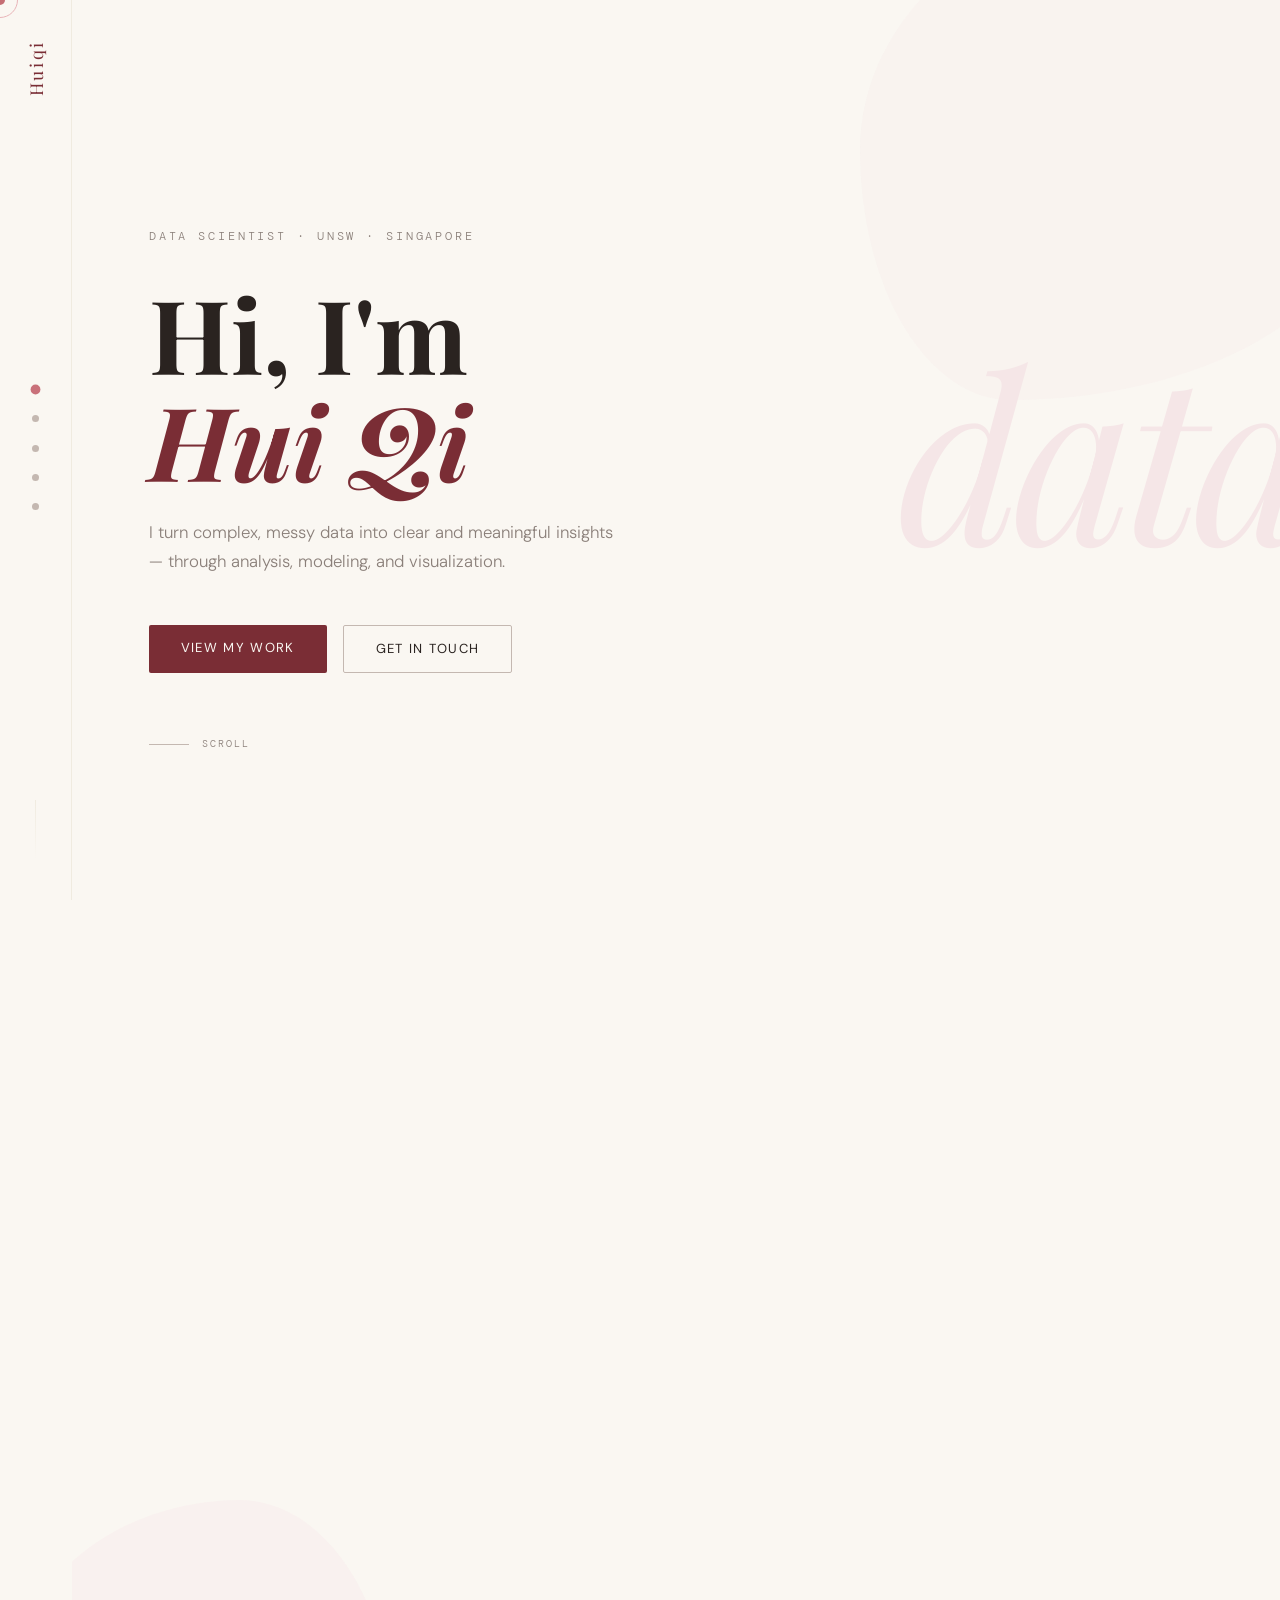
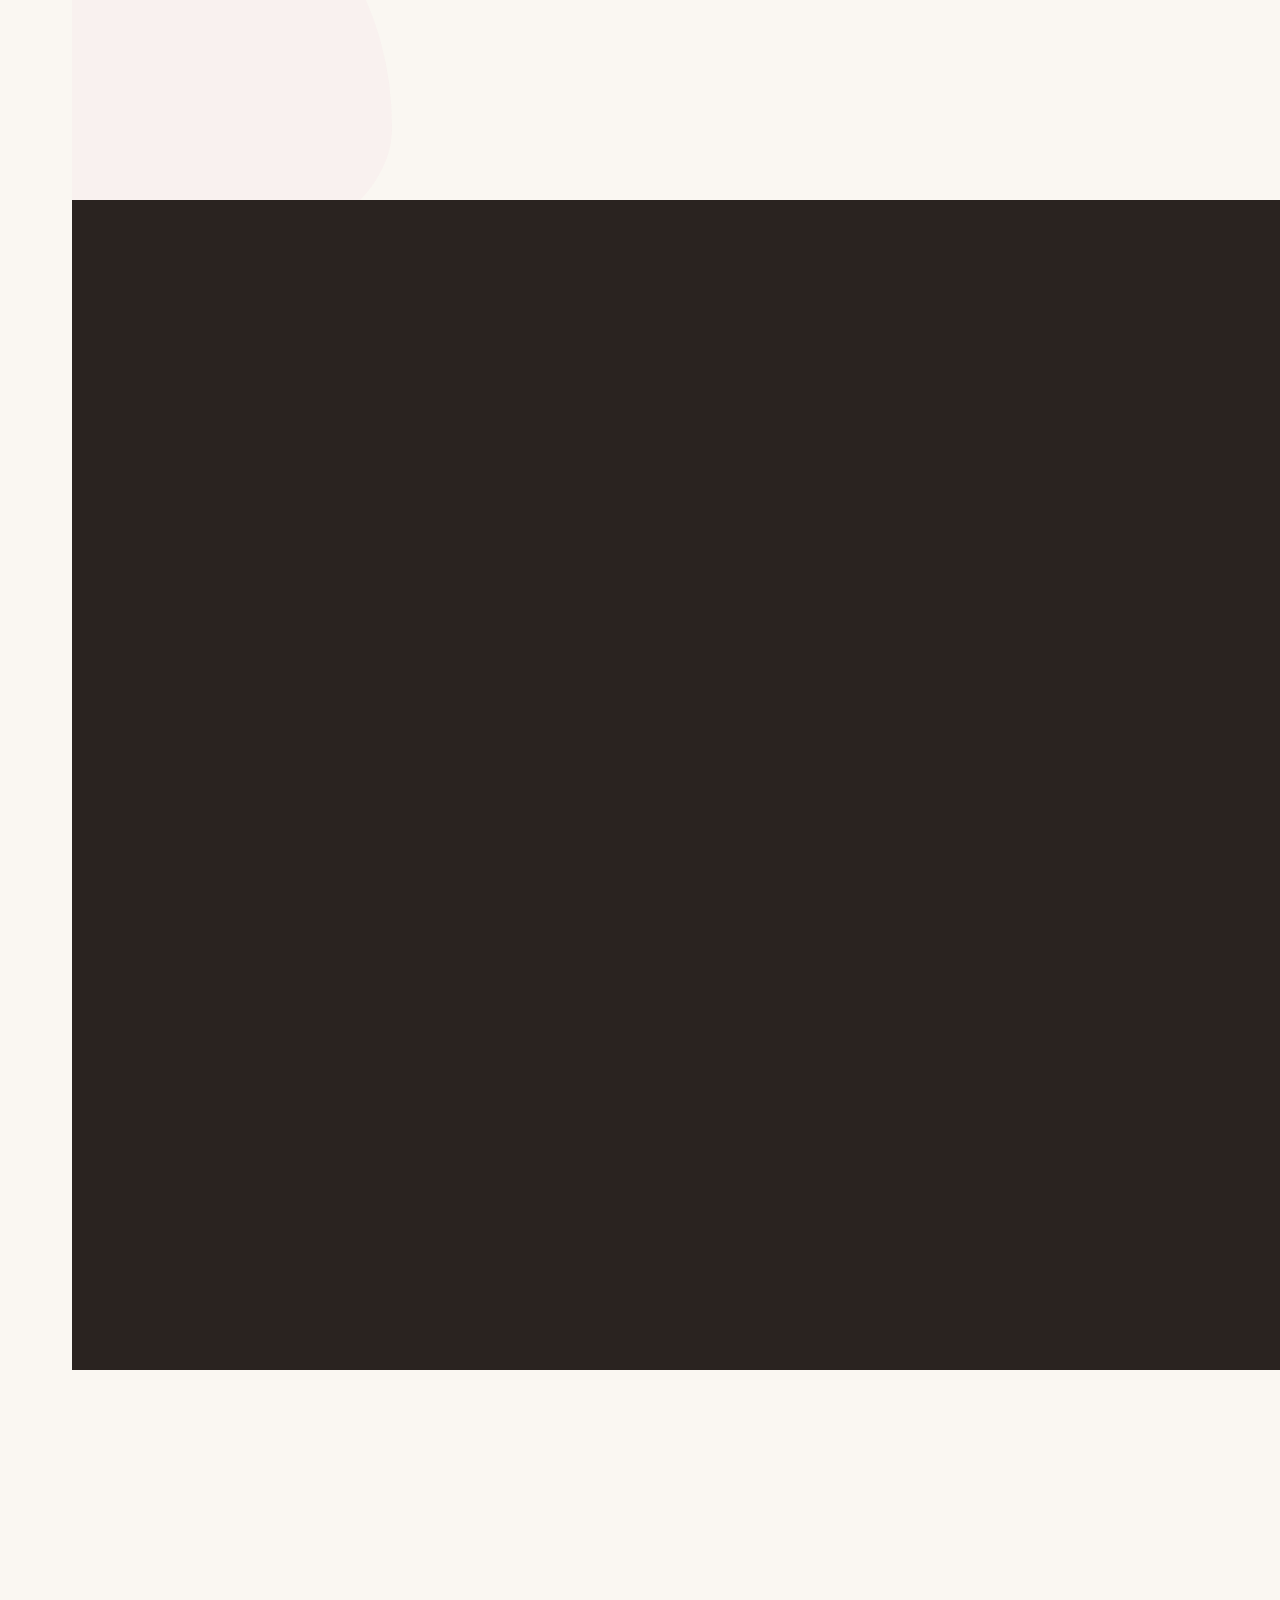
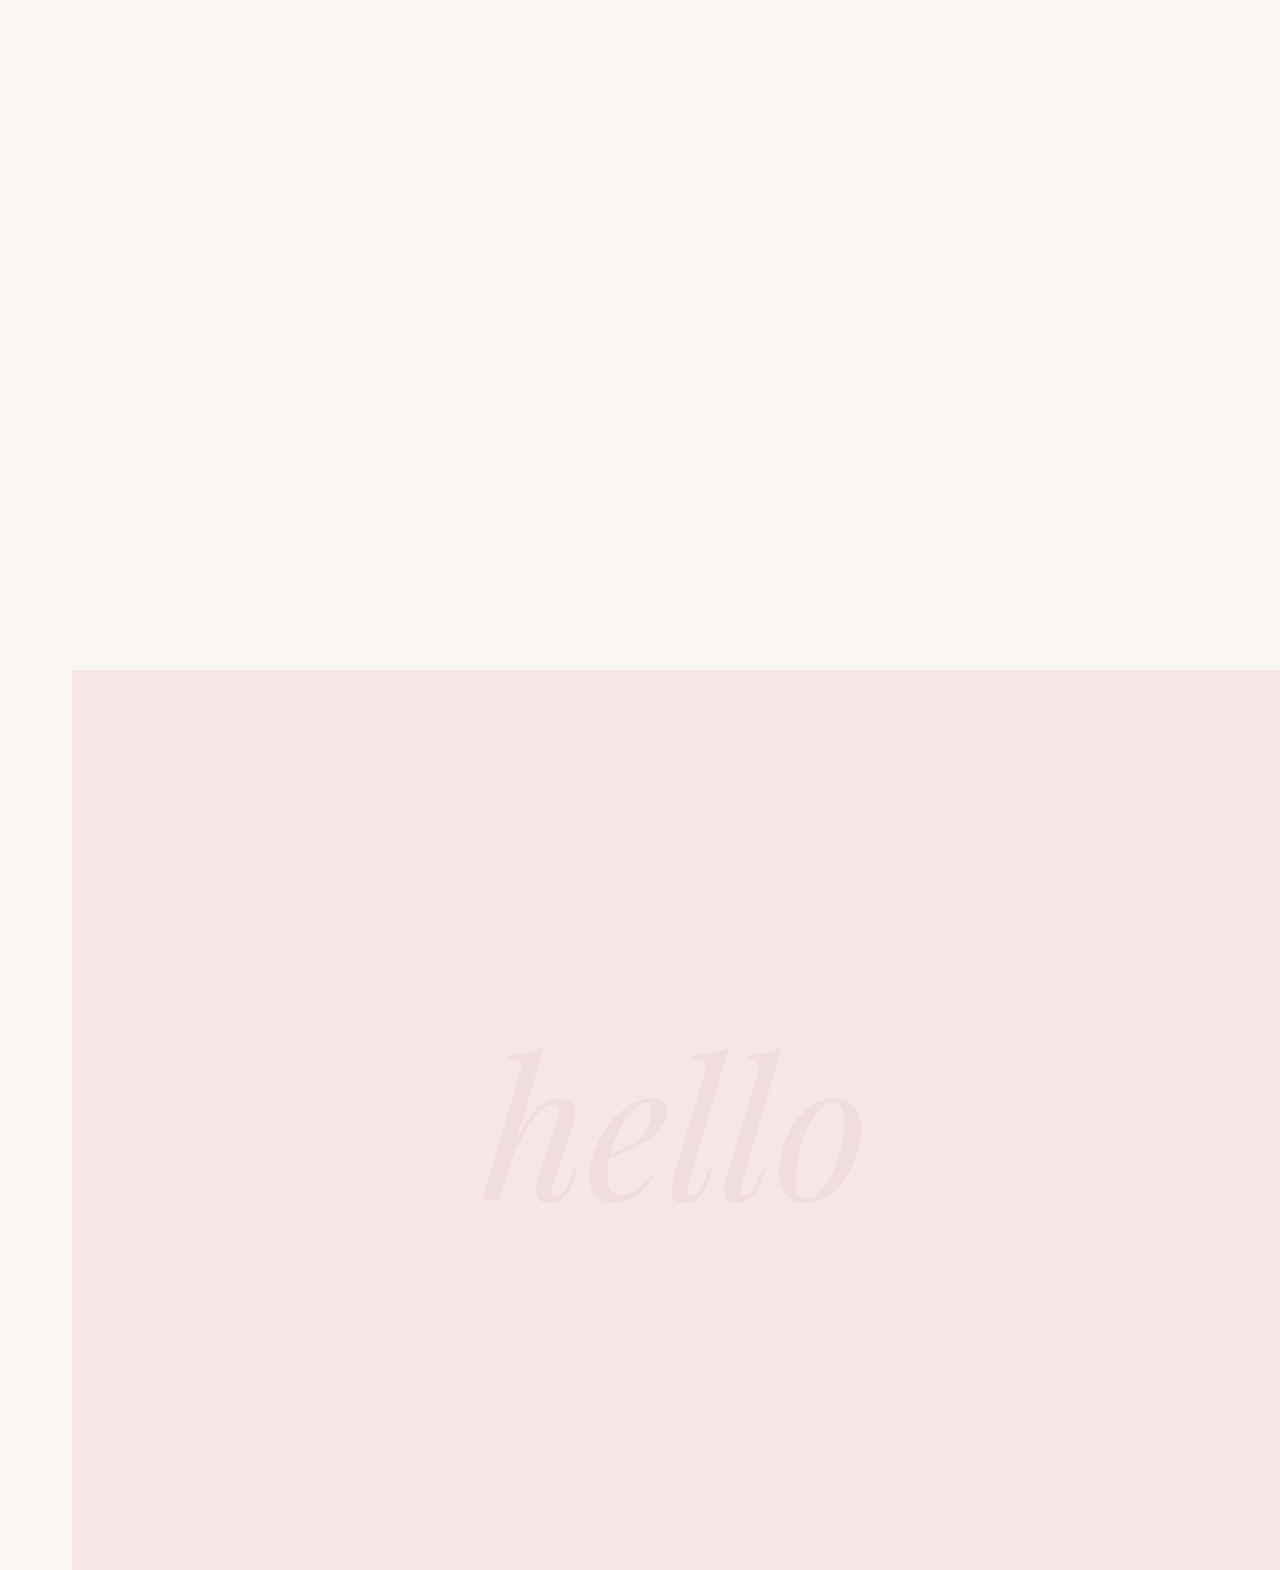
==== index.html @ 7afdb8ee "initial commit" ====
<!DOCTYPE html>
<html lang="en">
<head>
  <meta charset="UTF-8" />
  <meta name="viewport" content="width=device-width, initial-scale=1.0" />
  <meta name="description" content="Huiqi - Data Scientist. Portfolio showcasing data science, analytics, and machine learning work." />
  <title>Huiqi - Data Scientist</title>
  <link rel="preconnect" href="https://fonts.googleapis.com" />
  <link rel="preconnect" href="https://fonts.gstatic.com" crossorigin />
  <link href="https://fonts.googleapis.com/css2?family=Playfair+Display:ital,wght@0,400;0,700;1,400;1,700&family=DM+Sans:wght@300;400;500&family=DM+Mono:wght@300;400&display=swap" rel="stylesheet" />
  <link rel="stylesheet" href="styles.css" />
</head>
<body>

  <!-- Custom cursor -->
  <div id="cursor"></div>
  <div id="cursor-ring"></div>

  <!-- ── Sidebar ── -->
  <div id="sidebar">
    <a href="#hero" class="sidebar-logo">Huiqi</a>
    <nav class="nav-dots" id="nav-dots">
      <button class="nav-dot active" data-section="hero"     data-label="Home"     onclick="scrollTo('hero')"></button>
      <button class="nav-dot"        data-section="about"    data-label="About"    onclick="scrollTo('about')"></button>
      <button class="nav-dot"        data-section="projects" data-label="Projects" onclick="scrollTo('projects')"></button>
      <button class="nav-dot"        data-section="skills"   data-label="Skills"   onclick="scrollTo('skills')"></button>
      <button class="nav-dot"        data-section="contact"  data-label="Contact"  onclick="scrollTo('contact')"></button>
    </nav>
    <div class="sidebar-line"></div>
  </div>

  <!-- ── Page content ── -->
  <div class="page-wrap">

    <!-- HERO -->
    <section id="hero">
      <div class="blob" style="width:500px;height:500px;top:-100px;right:-80px;opacity:0.3;"></div>
      <div class="hero-inner">
        <p class="hero-eyebrow">Data Scientist · UNSW · Singapore</p>
        <h1 class="hero-name">Hi, I'm<br /><em>Hui Qi</em></h1>
        <p class="hero-tagline">
          I turn complex, messy data into clear and meaningful insights —
          through analysis, modeling, and visualization.
        </p>
        <div class="hero-ctas">
          <a href="#projects" class="btn-primary">View my work</a>
          <a href="#contact"  class="btn-outline">Get in touch</a>
        </div>
        <div class="scroll-hint">
          <div class="scroll-line"></div>
          <span>scroll</span>
        </div>
      </div>
      <div class="hero-deco">data</div>
    </section>

    <!-- ABOUT -->
    <section id="about">
      <div class="blob" style="width:380px;height:380px;bottom:-80px;left:-60px;opacity:0.35;"></div>
      <div class="section-inner">
        <p class="section-label reveal">About me</p>
        <div class="about-grid">
          <div class="about-photo-area reveal">
            <div class="photo-frame"></div>
            <div class="photo-placeholder"><span>your photo here</span></div>
            <p class="photo-label">Hui Qi · Data Scientist</p>
          </div>
          <div class="about-text">
            <h2 class="reveal">Where <em>data</em> meets<br />curiosity</h2>
            <p class="reveal">
              I'm a data science graduate from UNSW Sydney, currently seeking roles in
              Singapore. I love the process of going from raw, messy datasets to something
              that actually tells a story and drives decisions.
            </p>
            <p class="reveal">
              My work spans machine learning, exploratory analysis, and visual storytelling —
              I care equally about getting the model right and making the results understood.
            </p>
            <div class="tag-row reveal">
              <span class="tag">Python</span>
              <span class="tag">SQL</span>
              <span class="tag">Scikit-learn</span>
              <span class="tag">Tableau</span>
              <span class="tag">R</span>
              <span class="tag">Git</span>
            </div>
          </div>
        </div>
      </div>
    </section>

    <!-- PROJECTS -->
    <section id="projects">
      <div class="section-inner">
        <p class="section-label reveal">Selected work</p>
        <h2 class="reveal">Projects</h2>
        <p class="sub reveal">End-to-end data projects - from messy raw data to actionable insights.</p>

        <div class="projects-grid">

          <!-- 01 - Featured: F1 -->
          <div class="project-card featured reveal"
               onclick="window.location='f1-case-study.html'"
               role="button" tabindex="0"
               onkeydown="if(event.key==='Enter') window.location='f1-case-study.html'">
            <div>
              <p class="project-num">01 - Featured</p>
              <h3 class="project-title">F1 Chicane Performance Optimization</h3>
              <p class="project-context">ML Regression · Telemetry Analysis · Differential Evolution</p>
              <p class="project-desc">
                Applied machine learning to Formula 1 simulator telemetry to identify the optimal
                combination of braking, steering, and throttle inputs through the Turns 1–2 chicane
                at Albert Park. SVR achieved 92% explained variance, enabling precise, data-driven
                driver coaching recommendations.
              </p>
              <div class="project-tools">
                <span class="project-tool">Python</span>
                <span class="project-tool">SVR</span>
                <span class="project-tool">XGBoost</span>
                <span class="project-tool">LightGBM</span>
                <span class="project-tool">SciPy</span>
                <span class="project-tool">Pandas</span>
              </div>
            </div>
            <div>
              <div style="font-family:var(--serif);font-style:italic;font-size:5rem;color:rgba(232,180,184,0.08);line-height:1;margin-bottom:1rem;">F1</div>
              <!-- Mini stat strip -->
              <div style="display:grid;grid-template-columns:1fr 1fr 1fr;gap:1.5px;margin-bottom:1.5rem;">
                <div style="background:rgba(255,255,255,0.04);padding:1.2rem;text-align:center;">
                  <div style="font-family:var(--serif);font-size:1.8rem;color:var(--rose-light);line-height:1;margin-bottom:0.4rem;">92%</div>
                  <div style="font-family:var(--mono);font-size:0.6rem;letter-spacing:0.12em;color:var(--warm-gray-light);text-transform:uppercase;">R² (SVR)</div>
                </div>
                <div style="background:rgba(255,255,255,0.04);padding:1.2rem;text-align:center;">
                  <div style="font-family:var(--serif);font-size:1.8rem;color:var(--rose-light);line-height:1;margin-bottom:0.4rem;">7</div>
                  <div style="font-family:var(--mono);font-size:0.6rem;letter-spacing:0.12em;color:var(--warm-gray-light);text-transform:uppercase;">Models</div>
                </div>
                <div style="background:rgba(255,255,255,0.04);padding:1.2rem;text-align:center;">
                  <div style="font-family:var(--serif);font-size:1.6rem;color:var(--rose-light);line-height:1;margin-bottom:0.4rem;">11.27s</div>
                  <div style="font-family:var(--mono);font-size:0.6rem;letter-spacing:0.12em;color:var(--warm-gray-light);text-transform:uppercase;">Target time</div>
                </div>
              </div>
              <div style="display:flex;gap:0.8rem;">
                <a href="https://github.com/saaamsaaa/F1-Modelling-Group"
                   target="_blank" rel="noopener noreferrer"
                   class="project-link"
                   onclick="event.stopPropagation()">GitHub ↗</a>
                <a href="f1-case-study.html"
                   class="project-link"
                   onclick="event.stopPropagation()">Full case study ↗</a>
              </div>
            </div>
          </div>

          <!-- 02 - Kindergarten -->
          <div class="project-card reveal"
               onclick="window.location='kinder-case-study.html'"
               role="button" tabindex="0"
               onkeydown="if(event.key==='Enter') window.location='kinder-case-study.html'">
            <p class="project-num">02</p>
            <h3 class="project-title">Kindergarten Achievement Analysis</h3>
            <p class="project-context">ML Regression · SHAP · Project STAR · Education Policy</p>
            <p class="project-desc">
              Predicted kindergarten reading and math scores using LightGBM and XGBoost on the
              Project STAR dataset. Identified SES, teacher experience, and class size as key
              drivers via SHAP. Achieved MSEₒ ~990 on held-out test data.
            </p>
            <div class="project-tools">
              <span class="project-tool">Python</span>
              <span class="project-tool">XGBoost</span>
              <span class="project-tool">LightGBM</span>
              <span class="project-tool">SHAP</span>
            </div>
            <div class="project-arrow">↗</div>
          </div>

          <!-- 03 - Customer Feedback Classification -->
          <div class="project-card reveal"
               onclick="window.location='customer-case-study.html'"
               role="button" tabindex="0"
               onkeydown="if(event.key==='Enter') window.location='customer-case-study.html'">
            <p class="project-num">03</p>
            <h3 class="project-title">Customer Feedback Classification</h3>
            <p class="project-context">NLP · Multiclass · Stacking · Distribution Shift</p>
            <p class="project-desc">
              Built a stacked ensemble classifier to route 10,000 NLP-encoded customer comments
              across 28 product departments. Addressed severe class imbalance and real-world
              distribution shift, achieving a weighted log loss of 0.0043 — best across 9 models tested.
            </p>
            <div class="project-tools">
              <span class="project-tool">Python</span>
              <span class="project-tool">XGBoost</span>
              <span class="project-tool">LightGBM</span>
              <span class="project-tool">Scikit-learn</span>
            </div>
            <div class="project-arrow">↗</div>
          </div>

        </div>
      </div>
    </section>

    <!-- SKILLS -->
    <section id="skills">
      <div class="section-inner">
        <div class="skills-layout">
          <div class="skills-sticky">
            <p class="section-label reveal">Toolkit</p>
            <h2 class="reveal">What I<br />work<br /><em>with</em></h2>
            <p class="reveal" style="margin-top:1.2rem;">Tools I'm comfortable using and actively applying across projects.</p>
          </div>
          <div class="skills-groups">
            <div class="reveal">
              <p class="skill-group-title">Languages</p>
              <div class="skill-items">
                <span class="skill-item">Python</span>
                <span class="skill-item">SQL</span>
                <span class="skill-item">R</span>
                <span class="skill-item">JavaScript</span>
              </div>
            </div>
            <div class="reveal">
              <p class="skill-group-title">Data & ML</p>
              <div class="skill-items">
                <span class="skill-item">Pandas</span>
                <span class="skill-item">NumPy</span>
                <span class="skill-item">Scikit-learn</span>
                <span class="skill-item">SciPy</span>
                <span class="skill-item">SHAP</span>
                <span class="skill-item">Shapely</span>
                <span class="skill-item">Feature Engineering</span>
                <span class="skill-item">Model Evaluation</span>
              </div>
            </div>
            <div class="reveal">
              <p class="skill-group-title">Visualization</p>
              <div class="skill-items">
                <span class="skill-item">Matplotlib</span>
                <span class="skill-item">Tableau</span>
                <span class="skill-item">Dashboards</span>
                <span class="skill-item">Storytelling</span>
              </div>
            </div>
            <div class="reveal">
              <p class="skill-group-title">Tools & Platforms</p>
              <div class="skill-items">
                <span class="skill-item">Git / GitHub</span>
                <span class="skill-item">PostgreSQL</span>
                <span class="skill-item">AWS / GCP</span>
                <span class="skill-item">Jupyter</span>
              </div>
            </div>
          </div>
        </div>
      </div>
    </section>

    <!-- CONTACT -->
    <section id="contact">
      <div class="contact-deco">hello</div>
      <div class="section-inner">
        <p class="section-label reveal" style="justify-content:center;">Let's connect</p>
        <h2 class="reveal">Let's work<br /><em>together</em></h2>
        <p class="reveal">
          I'm actively looking for data science roles and internships in Singapore.
          If you have an opportunity or just want to chat — reach out.
        </p>
        <div class="contact-links reveal">
          <a href="mailto:huiqi@email.com" class="btn-primary">Email me</a>
          <a href="https://linkedin.com" target="_blank" rel="noopener noreferrer" class="btn-outline">LinkedIn</a>
          <a href="https://github.com"    target="_blank" rel="noopener noreferrer" class="btn-outline">GitHub</a>
        </div>
        <p class="footer-line reveal">© 2026 · Huiqi · Built with care</p>
      </div>
    </section>

  </div><!-- /page-wrap -->

  <script src="shared.js"></script>
  <script>
    /* ── Smooth-scroll helper ── */
    function scrollTo(id) {
      document.getElementById(id)?.scrollIntoView({ behavior: 'smooth' });
    }

    /* ── Active nav dot on scroll ── */
    const dots = document.querySelectorAll('.nav-dot');
    const sectionIds = ['hero', 'about', 'projects', 'skills', 'contact'];

    const io = new IntersectionObserver(entries => {
      entries.forEach(e => {
        if (e.isIntersecting) {
          dots.forEach(d => d.classList.remove('active'));
          const dot = document.querySelector(`.nav-dot[data-section="${e.target.id}"]`);
          if (dot) dot.classList.add('active');
        }
      });
    }, { threshold: 0.4 });

    sectionIds.forEach(id => {
      const el = document.getElementById(id);
      if (el) io.observe(el);
    });
  </script>

</body>
</html>
---- styles.css ----
/* ══════════════════════════════════════
   PORTFOLIO — SHARED STYLES
   Used by: index.html + f1-case-study.html
══════════════════════════════════════ */

*, *::before, *::after { box-sizing: border-box; margin: 0; padding: 0; }

:root {
  --cream:           #faf7f2;
  --cream-dark:      #f0ebe0;
  --rose:            #c9717a;
  --rose-light:      #e8b4b8;
  --rose-pale:       #f5e6e7;
  --burgundy:        #7a2d35;
  --charcoal:        #2a2320;
  --warm-gray:       #8a7f79;
  --warm-gray-light: #c4b8b1;
  --sidebar-w:       72px;
  --serif: 'Playfair Display', Georgia, serif;
  --sans:  'DM Sans', sans-serif;
  --mono:  'DM Mono', monospace;
}

html { scroll-behavior: smooth; }
body {
  background: var(--cream);
  color: var(--charcoal);
  font-family: var(--sans);
  font-weight: 300;
  line-height: 1.7;
  overflow-x: hidden;
  cursor: none;
}

/* ─────────────────────────────────────
   CURSOR
───────────────────────────────────── */
#cursor {
  position: fixed; width: 10px; height: 10px;
  background: var(--rose); border-radius: 50%;
  pointer-events: none; z-index: 9999;
  transform: translate(-50%, -50%);
  transition: width 0.3s, height 0.3s, opacity 0.3s;
  mix-blend-mode: multiply;
}
#cursor-ring {
  position: fixed; width: 36px; height: 36px;
  border: 1px solid var(--rose-light); border-radius: 50%;
  pointer-events: none; z-index: 9998;
  transform: translate(-50%, -50%);
  transition: left 0.12s, top 0.12s, width 0.3s, height 0.3s;
}

/* ─────────────────────────────────────
   SIDEBAR
───────────────────────────────────── */
#sidebar {
  position: fixed; left: 0; top: 0; bottom: 0;
  width: var(--sidebar-w);
  display: flex; flex-direction: column;
  align-items: center; justify-content: space-between;
  padding: 2.5rem 0; z-index: 100;
  border-right: 1px solid var(--cream-dark);
  background: var(--cream);
}

/* dark variant used on case study page */
#sidebar.dark {
  background: var(--charcoal);
  border-color: rgba(255,255,255,0.06);
}

.sidebar-logo {
  font-family: var(--serif); font-size: 1.1rem;
  color: var(--burgundy); writing-mode: vertical-rl;
  text-orientation: mixed; transform: rotate(180deg);
  letter-spacing: 0.15em; text-decoration: none;
  cursor: pointer; background: none; border: none; padding: 0;
}
#sidebar.dark .sidebar-logo { color: var(--rose-light); }

.nav-dots { display: flex; flex-direction: column; gap: 1.4rem; align-items: center; }
.nav-dot {
  width: 7px; height: 7px; border-radius: 50%;
  background: var(--warm-gray-light); cursor: pointer;
  border: none; transition: background 0.3s, transform 0.3s; position: relative;
}
.nav-dot.active { background: var(--rose); transform: scale(1.4); }
.nav-dot:hover  { background: var(--rose-light); }
.nav-dot::after {
  content: attr(data-label); position: absolute;
  left: 18px; top: 50%; transform: translateY(-50%);
  font-family: var(--mono); font-size: 0.65rem;
  color: var(--rose); white-space: nowrap;
  opacity: 0; pointer-events: none;
  transition: opacity 0.2s; letter-spacing: 0.08em;
}
.nav-dot:hover::after { opacity: 1; }

.sidebar-line { width: 1px; height: 60px; background: linear-gradient(to bottom, var(--cream-dark), transparent); }
#sidebar.dark .sidebar-line { background: linear-gradient(to bottom, rgba(255,255,255,0.1), transparent); }

/* ─────────────────────────────────────
   SHARED LAYOUT UTILITIES
───────────────────────────────────── */

/* Every page wrapper shifts right to clear the sidebar */
.page-wrap { margin-left: var(--sidebar-w); }

section { min-height: 100vh; padding: 0 6vw; display: flex; align-items: center; }
.section-inner { width: 100%; max-width: 960px; }

.section-label {
  font-family: var(--mono); font-size: 0.7rem;
  letter-spacing: 0.2em; color: var(--rose);
  text-transform: uppercase; margin-bottom: 1.2rem;
  display: flex; align-items: center; gap: 0.8rem;
}
.section-label::before { content: ''; display: inline-block; width: 2rem; height: 1px; background: var(--rose-light); }

.blob {
  position: absolute; border-radius: 60% 40% 70% 30% / 50% 60% 40% 50%;
  background: var(--rose-pale); opacity: 0.5; pointer-events: none; z-index: 0;
}

/* ─────────────────────────────────────
   BUTTONS
───────────────────────────────────── */
.btn-primary {
  padding: 0.75rem 2rem; background: var(--burgundy); color: var(--cream);
  font-family: var(--sans); font-size: 0.82rem; font-weight: 400;
  letter-spacing: 0.1em; text-transform: uppercase; text-decoration: none;
  border-radius: 2px; transition: background 0.3s, transform 0.2s;
  border: none; cursor: pointer; display: inline-block;
}
.btn-primary:hover { background: var(--rose); transform: translateY(-2px); }

.btn-outline {
  padding: 0.75rem 2rem; border: 1px solid var(--warm-gray-light); color: var(--charcoal);
  font-family: var(--sans); font-size: 0.82rem; font-weight: 400;
  letter-spacing: 0.1em; text-transform: uppercase; text-decoration: none;
  border-radius: 2px; transition: border-color 0.3s, color 0.3s, transform 0.2s;
  cursor: pointer; background: none; display: inline-block;
}
.btn-outline:hover { border-color: var(--rose); color: var(--rose); transform: translateY(-2px); }

/* ─────────────────────────────────────
   ANIMATIONS
───────────────────────────────────── */
@keyframes fadeUp   { from { opacity: 0; transform: translateY(28px); } to { opacity: 1; transform: translateY(0); } }
@keyframes fadeIn   { from { opacity: 0; } to { opacity: 1; } }
@keyframes scrollSlide { 0% { left: -100%; } 50% { left: 0%; } 100% { left: 100%; } }

.reveal { opacity: 0; transform: translateY(32px); transition: opacity 0.7s, transform 0.7s; }
.reveal.visible { opacity: 1; transform: translateY(0); }


/* ══════════════════════════════════════
   INDEX — HERO
══════════════════════════════════════ */
#hero { position: relative; overflow: hidden; }

.hero-inner { width: 100%; max-width: 960px; padding: 8rem 0; position: relative; z-index: 1; }
.hero-eyebrow { font-family: var(--mono); font-size: 0.72rem; letter-spacing: 0.25em; color: var(--warm-gray); text-transform: uppercase; margin-bottom: 2rem; opacity: 0; animation: fadeUp 0.8s ease 0.2s forwards; }
.hero-name { font-family: var(--serif); font-size: clamp(3.5rem, 8vw, 7rem); line-height: 1.05; color: var(--charcoal); margin-bottom: 1.5rem; opacity: 0; animation: fadeUp 0.8s ease 0.4s forwards; }
.hero-name em { font-style: italic; color: var(--burgundy); }
.hero-tagline { font-size: 1.05rem; color: var(--warm-gray); max-width: 480px; line-height: 1.75; margin-bottom: 3rem; opacity: 0; animation: fadeUp 0.8s ease 0.6s forwards; }
.hero-ctas { display: flex; gap: 1rem; flex-wrap: wrap; opacity: 0; animation: fadeUp 0.8s ease 0.8s forwards; }
.hero-deco { position: absolute; right: -2vw; top: 50%; transform: translateY(-50%); font-family: var(--serif); font-style: italic; font-size: clamp(8rem, 18vw, 16rem); color: var(--rose-pale); line-height: 1; pointer-events: none; user-select: none; opacity: 0; animation: fadeIn 1.2s ease 1s forwards; letter-spacing: -0.04em; }

.scroll-hint { position: absolute; bottom: 3rem; left: 0; display: flex; align-items: center; gap: 0.8rem; opacity: 0; animation: fadeIn 1s ease 1.4s forwards; }
.scroll-hint span { font-family: var(--mono); font-size: 0.65rem; letter-spacing: 0.2em; color: var(--warm-gray); text-transform: uppercase; }
.scroll-line { width: 40px; height: 1px; background: var(--warm-gray-light); position: relative; overflow: hidden; }
.scroll-line::after { content: ''; position: absolute; left: -100%; top: 0; bottom: 0; width: 100%; background: var(--rose); animation: scrollSlide 2s ease-in-out infinite; }


/* ══════════════════════════════════════
   INDEX — ABOUT
══════════════════════════════════════ */
#about { position: relative; overflow: hidden; }

.about-grid { display: grid; grid-template-columns: 1fr 1fr; gap: 5rem; align-items: center; }
.about-photo-area { position: relative; aspect-ratio: 3/4; max-height: 520px; }
.photo-placeholder { width: 100%; height: 100%; background: linear-gradient(145deg, var(--rose-pale) 0%, var(--cream-dark) 100%); border-radius: 4px; display: flex; align-items: center; justify-content: center; font-family: var(--serif); font-style: italic; color: var(--rose-light); font-size: 1rem; position: relative; overflow: hidden; }
.photo-placeholder::after { content: ''; position: absolute; inset: 0; background: repeating-linear-gradient(45deg, transparent, transparent 20px, rgba(201,113,122,0.04) 20px, rgba(201,113,122,0.04) 21px); }
.photo-frame { position: absolute; inset: -12px; border: 1px solid var(--rose-light); border-radius: 4px; pointer-events: none; }
.photo-label { position: absolute; bottom: -2rem; right: 0; font-family: var(--mono); font-size: 0.65rem; color: var(--warm-gray); letter-spacing: 0.15em; }

.about-text h2 { font-family: var(--serif); font-size: clamp(2rem, 4vw, 3rem); line-height: 1.2; margin-bottom: 1.5rem; }
.about-text h2 em { color: var(--burgundy); font-style: italic; }
.about-text p { font-size: 0.95rem; color: var(--warm-gray); margin-bottom: 1.2rem; line-height: 1.85; }
.tag-row { display: flex; flex-wrap: wrap; gap: 0.6rem; margin-top: 2rem; }
.tag { padding: 0.3rem 0.9rem; border: 1px solid var(--rose-light); border-radius: 2px; font-family: var(--mono); font-size: 0.7rem; color: var(--rose); letter-spacing: 0.08em; }


/* ══════════════════════════════════════
   INDEX — PROJECTS
══════════════════════════════════════ */
#projects { background: var(--charcoal); align-items: flex-start; padding-top: 6rem; padding-bottom: 6rem; min-height: auto; }
#projects .section-label { color: var(--rose-light); }
#projects .section-label::before { background: var(--rose); }
#projects h2 { font-family: var(--serif); font-size: clamp(2rem, 4vw, 3rem); color: var(--cream); margin-bottom: 0.5rem; }
#projects .sub { font-size: 0.9rem; color: var(--warm-gray-light); margin-bottom: 3.5rem; max-width: 420px; }

.projects-grid { display: grid; grid-template-columns: 1fr 1fr; gap: 2px; }
.project-card { background: #352e2a; padding: 2.5rem; position: relative; overflow: hidden; transition: background 0.3s; cursor: pointer; }
.project-card:hover { background: #3e3530; }

.project-card.featured { grid-column: 1 / -1; background: #2a2320; display: grid; grid-template-columns: 1fr 1fr; gap: 3rem; align-items: center; }
.project-card.featured::after { content: 'View case study →'; position: absolute; bottom: 2.5rem; right: 2.5rem; font-family: var(--mono); font-size: 0.68rem; letter-spacing: 0.1em; color: var(--rose); opacity: 0; transform: translateX(-8px); transition: opacity 0.3s, transform 0.3s; }
.project-card.featured:hover::after { opacity: 1; transform: translateX(0); }

.project-num     { font-family: var(--mono); font-size: 0.65rem; color: var(--rose); letter-spacing: 0.2em; margin-bottom: 1.2rem; }
.project-title   { font-family: var(--serif); font-size: 1.4rem; color: var(--cream); margin-bottom: 0.6rem; line-height: 1.3; }
.project-context { font-family: var(--mono); font-size: 0.68rem; color: var(--warm-gray-light); letter-spacing: 0.1em; margin-bottom: 1rem; }
.project-desc    { font-size: 0.85rem; color: var(--warm-gray-light); line-height: 1.8; margin-bottom: 1.5rem; }
.project-tools   { display: flex; flex-wrap: wrap; gap: 0.5rem; }
.project-tool    { padding: 0.2rem 0.7rem; border: 1px solid rgba(201,113,122,0.3); font-family: var(--mono); font-size: 0.65rem; color: var(--rose-light); border-radius: 1px; }
.project-arrow   { position: absolute; bottom: 2rem; right: 2rem; width: 28px; height: 28px; border: 1px solid rgba(201,113,122,0.3); border-radius: 50%; display: flex; align-items: center; justify-content: center; color: var(--rose-light); font-size: 0.8rem; transition: border-color 0.3s, color 0.3s, transform 0.3s; }
.project-card:hover .project-arrow { border-color: var(--rose); color: var(--rose); transform: translate(2px, -2px); }

.project-link { font-family: var(--mono); font-size: 0.68rem; letter-spacing: 0.1em; color: var(--rose-light); text-decoration: none; border-bottom: 1px solid rgba(232,180,184,0.4); padding-bottom: 2px; transition: color 0.2s, border-color 0.2s; background: none; border-left: none; border-top: none; border-right: none; cursor: pointer; }
.project-link:hover { color: var(--rose); border-bottom-color: var(--rose); }


/* ══════════════════════════════════════
   INDEX — SKILLS
══════════════════════════════════════ */
#skills { overflow: hidden; position: relative; }
.skills-layout { display: grid; grid-template-columns: 1fr 2fr; gap: 6rem; align-items: start; }
.skills-sticky h2 { font-family: var(--serif); font-size: clamp(2rem, 3.5vw, 2.8rem); line-height: 1.2; margin-bottom: 1rem; }
.skills-sticky h2 em { color: var(--burgundy); font-style: italic; }
.skills-sticky p { font-size: 0.9rem; color: var(--warm-gray); line-height: 1.8; }
.skills-groups { display: flex; flex-direction: column; gap: 3rem; }
.skill-group-title { font-family: var(--mono); font-size: 0.68rem; letter-spacing: 0.2em; color: var(--rose); text-transform: uppercase; margin-bottom: 1rem; }
.skill-items { display: flex; flex-wrap: wrap; gap: 0.6rem; }
.skill-item { padding: 0.45rem 1rem; background: var(--cream-dark); font-size: 0.82rem; color: var(--charcoal); border-radius: 2px; transition: background 0.2s, color 0.2s; }
.skill-item:hover { background: var(--rose-pale); color: var(--burgundy); }


/* ══════════════════════════════════════
   INDEX — CONTACT
══════════════════════════════════════ */
#contact { background: var(--rose-pale); position: relative; overflow: hidden; text-align: center; flex-direction: column; justify-content: center; }
#contact .section-inner { max-width: 640px; margin: 0 auto; position: relative; z-index: 1; }
.contact-deco { position: absolute; font-family: var(--serif); font-style: italic; font-size: clamp(6rem, 15vw, 12rem); color: rgba(201,113,122,0.08); pointer-events: none; user-select: none; white-space: nowrap; top: 50%; left: 50%; transform: translate(-50%, -50%); z-index: 0; }
#contact h2 { font-family: var(--serif); font-size: clamp(2.5rem, 5vw, 4rem); line-height: 1.15; margin-bottom: 1.2rem; }
#contact h2 em { color: var(--burgundy); font-style: italic; }
#contact p { font-size: 0.95rem; color: var(--warm-gray); margin-bottom: 2.5rem; line-height: 1.85; }
.contact-links { display: flex; justify-content: center; gap: 1rem; flex-wrap: wrap; margin-bottom: 4rem; }
.footer-line { font-family: var(--mono); font-size: 0.65rem; color: var(--warm-gray-light); letter-spacing: 0.15em; }


/* ══════════════════════════════════════
   CASE STUDY — LAYOUT
   .cs-wrap shifts right by the sidebar
   width so nothing sits under the nav.
   All inner padding uses a fixed left
   value (sidebar-w + comfortable gutter)
   so vw-based values don't bite us.
══════════════════════════════════════ */
.cs-wrap { margin-left: var(--sidebar-w); }

/* ── Header ── */
.cs-header {
  background: var(--charcoal);
  padding: 5rem max(3rem, 6vw) 4rem;   /* safe horizontal padding */
  position: relative; overflow: hidden;
}
.cs-header-inner { max-width: 960px; margin: 0 auto; }

.back-btn { display: inline-flex; align-items: center; gap: 0.6rem; font-family: var(--mono); font-size: 0.68rem; letter-spacing: 0.12em; color: var(--warm-gray-light); text-transform: uppercase; margin-bottom: 3.5rem; transition: color 0.2s; background: none; border: none; cursor: pointer; padding: 0; text-decoration: none; }
.back-btn::before { content: '← '; }
.back-btn:hover { color: var(--rose-light); }

.cs-eyebrow { font-family: var(--mono); font-size: 0.68rem; letter-spacing: 0.22em; color: var(--rose); text-transform: uppercase; margin-bottom: 1.2rem; }
.cs-title { font-family: var(--serif); font-size: clamp(2.2rem, 5vw, 4rem); color: var(--cream); line-height: 1.1; margin-bottom: 1.5rem; max-width: 700px; }
.cs-subtitle { font-size: 1rem; color: var(--warm-gray-light); line-height: 1.7; max-width: 600px; margin-bottom: 3rem; }

.cs-meta-row { display: flex; gap: 3rem; flex-wrap: wrap; padding-top: 2.5rem; border-top: 1px solid rgba(255,255,255,0.08); }
.cs-meta-label { font-family: var(--mono); font-size: 0.6rem; letter-spacing: 0.2em; color: var(--warm-gray-light); text-transform: uppercase; margin-bottom: 0.4rem; }
.cs-meta-value { font-size: 0.88rem; color: var(--cream); font-weight: 400; }

.cs-header-deco { position: absolute; right: 0; top: 50%; transform: translateY(-50%); font-family: var(--serif); font-style: italic; font-size: clamp(6rem, 14vw, 12rem); color: rgba(255,255,255,0.03); pointer-events: none; line-height: 1; }

/* ── Body ── */
/* ── Body ── */
.cs-body {
  max-width: 960px;
  margin: 0 auto;
  padding: 5rem max(3rem, 6vw);
}

/* cs-section must NOT inherit display:flex from the generic `section` rule */
.cs-section {
  display: block;
  min-height: unset;
  padding: 0;
  margin-bottom: 5rem;
}

.cs-section-label { font-family: var(--mono); font-size: 0.65rem; letter-spacing: 0.22em; color: var(--rose); text-transform: uppercase; margin-bottom: 1rem; display: flex; align-items: center; gap: 0.8rem; }
.cs-section-label::before { content: ''; display: inline-block; width: 2rem; height: 1px; background: var(--rose-light); }

.cs-section h2 { font-family: var(--serif); font-size: clamp(1.6rem, 3vw, 2.2rem); color: var(--charcoal); margin-bottom: 1.5rem; line-height: 1.25; }
.cs-section h2 em { color: var(--burgundy); font-style: italic; }
.cs-section p  { font-size: 0.95rem; color: var(--warm-gray); line-height: 1.9; margin-bottom: 1.2rem; max-width: 700px; }
.cs-section p strong { color: var(--charcoal); font-weight: 500; }

/* ── Highlight box ── */
.highlight-box { background: var(--charcoal); border-radius: 4px; padding: 2rem 2.5rem; margin: 2rem 0; position: relative; overflow: hidden; }
.highlight-box::before { content: ''; position: absolute; left: 0; top: 0; bottom: 0; width: 3px; background: var(--rose); }
.highlight-box p { color: var(--warm-gray-light) !important; margin-bottom: 0 !important; max-width: none !important; }
.highlight-box strong { color: var(--rose-light) !important; font-weight: 500; }

/* ── Stats ── */
.stats-row { display: grid; grid-template-columns: repeat(3, 1fr); gap: 1.5px; margin: 2.5rem 0; }
.stat-card  { background: var(--cream-dark); padding: 2rem; text-align: center; }
.stat-num   { font-family: var(--serif); font-size: 2.8rem; color: var(--burgundy); line-height: 1; margin-bottom: 0.5rem; }
.stat-num em { font-style: italic; }
.stat-label { font-family: var(--mono); font-size: 0.65rem; letter-spacing: 0.15em; color: var(--warm-gray); text-transform: uppercase; }

/* ── Two-col ── */
.two-col { display: grid; grid-template-columns: 1fr 1fr; gap: 4rem; align-items: start; margin: 2.5rem 0; }

/* ── Model table ── */
.model-table { width: 100%; border-collapse: collapse; margin: 2rem 0; }
.model-table th { font-family: var(--mono); font-size: 0.62rem; letter-spacing: 0.18em; color: var(--warm-gray); text-transform: uppercase; text-align: left; padding: 0.8rem 1rem; border-bottom: 1px solid var(--cream-dark); }
.model-table td { padding: 1rem; border-bottom: 1px solid var(--cream-dark); color: var(--charcoal); font-size: 0.88rem; }
.model-table tr.winner td { background: rgba(122,45,53,0.06); font-weight: 500; }
.model-table tr.winner .model-name { color: var(--burgundy); }
.model-badge { display: inline-block; padding: 0.15rem 0.6rem; background: var(--burgundy); color: var(--cream); font-family: var(--mono); font-size: 0.58rem; letter-spacing: 0.1em; border-radius: 2px; margin-left: 0.5rem; text-transform: uppercase; vertical-align: middle; }

/* ── Feature importance bar chart ── */
.bar-chart  { margin: 2.5rem 0; }
.bar-row    { display: flex; align-items: center; gap: 1rem; margin-bottom: 1.2rem; }
.bar-label  { font-family: var(--mono); font-size: 0.68rem; color: var(--warm-gray); width: 200px; flex-shrink: 0; text-align: right; }
.bar-track  { flex: 1; height: 8px; background: var(--cream-dark); border-radius: 4px; overflow: hidden; position: relative; }
.bar-fill   { position: absolute; left: 0; top: 0; bottom: 0; border-radius: 4px; background: linear-gradient(90deg, var(--rose-light), var(--burgundy)); width: 0; transition: width 1.2s cubic-bezier(0.4, 0, 0.2, 1); }
.bar-val    { font-family: var(--mono); font-size: 0.68rem; color: var(--charcoal); width: 40px; flex-shrink: 0; text-align: right; }

/* ── Track visualisation ── */
.track-viz { background: var(--charcoal); border-radius: 6px; padding: 2.5rem; margin: 2.5rem 0; }
.track-viz-label { font-family: var(--mono); font-size: 0.62rem; letter-spacing: 0.18em; color: var(--warm-gray-light); text-transform: uppercase; margin-bottom: 1.5rem; }
.track-svg-wrap { display: flex; justify-content: center; }

/* ── Trigger points table ── */
.trigger-table { width: 100%; border-collapse: collapse; margin: 2rem 0; }
.trigger-table th { background: var(--charcoal); color: var(--cream); font-family: var(--mono); font-size: 0.6rem; letter-spacing: 0.18em; text-transform: uppercase; padding: 0.9rem 1.2rem; text-align: left; }
.trigger-table td { padding: 0.9rem 1.2rem; border-bottom: 1px solid var(--cream-dark); font-size: 0.86rem; color: var(--charcoal); }
.trigger-table tr:nth-child(odd) td { background: rgba(201,113,122,0.03); }
.trig-num { display: inline-flex; width: 22px; height: 22px; border-radius: 50%; background: var(--rose); color: var(--cream); font-family: var(--mono); font-size: 0.62rem; align-items: center; justify-content: center; margin-right: 0.5rem; }

/* ── Findings ── */
.findings-grid { display: grid; grid-template-columns: repeat(3, 1fr); gap: 1.5px; margin: 2.5rem 0; }
.finding-card  { background: var(--charcoal); padding: 2rem; }
.finding-num   { font-family: var(--serif); font-style: italic; font-size: 3rem; color: rgba(201,113,122,0.2); line-height: 1; margin-bottom: 1rem; }
.finding-title { font-size: 0.88rem; font-weight: 500; color: var(--cream); margin-bottom: 0.7rem; line-height: 1.4; }
.finding-desc  { font-size: 0.8rem; color: var(--warm-gray-light); line-height: 1.75; margin: 0 !important; max-width: none !important; }

/* ── Limitations ── */
.limit-list    { list-style: none; margin: 1.5rem 0; }
.limit-list li { display: flex; gap: 1rem; padding: 1.2rem 0; border-bottom: 1px solid var(--cream-dark); font-size: 0.9rem; color: var(--warm-gray); line-height: 1.75; align-items: flex-start; }
.limit-list li::before { content: attr(data-num); font-family: var(--mono); font-size: 0.62rem; color: var(--rose-light); letter-spacing: 0.1em; flex-shrink: 0; margin-top: 0.25rem; }
.limit-list li strong { color: var(--charcoal); font-weight: 500; }

/* ── Case study footer ── */
.cs-footer { background: var(--charcoal); padding: 3rem 6vw; display: flex; align-items: center; justify-content: space-between; flex-wrap: wrap; gap: 1.5rem; }
.cs-footer > p { font-family: var(--mono); font-size: 0.65rem; letter-spacing: 0.15em; color: var(--warm-gray-light); }
.cs-footer-links { display: flex; gap: 1rem; align-items: center; flex-wrap: wrap; }


/* ══════════════════════════════════════
   RESPONSIVE
══════════════════════════════════════ */
@media (max-width: 768px) {
  #sidebar { display: none; }
  .page-wrap, .cs-wrap { margin-left: 0; }
  section { padding: 4rem 5vw; }
  .about-grid, .two-col { grid-template-columns: 1fr; gap: 2.5rem; }
  .about-photo-area { max-height: 300px; }
  .projects-grid, .stats-row, .findings-grid { grid-template-columns: 1fr; }
  .project-card.featured { grid-column: 1; display: block; }
  .skills-layout { grid-template-columns: 1fr; gap: 2.5rem; }
  .hero-deco { display: none; }
  .cs-meta-row { gap: 2rem; }
  .cs-header { padding: 3rem 5vw 2.5rem; }
  .cs-body   { padding: 3rem 5vw; }
  .bar-label { width: 130px; font-size: 0.62rem; }
}
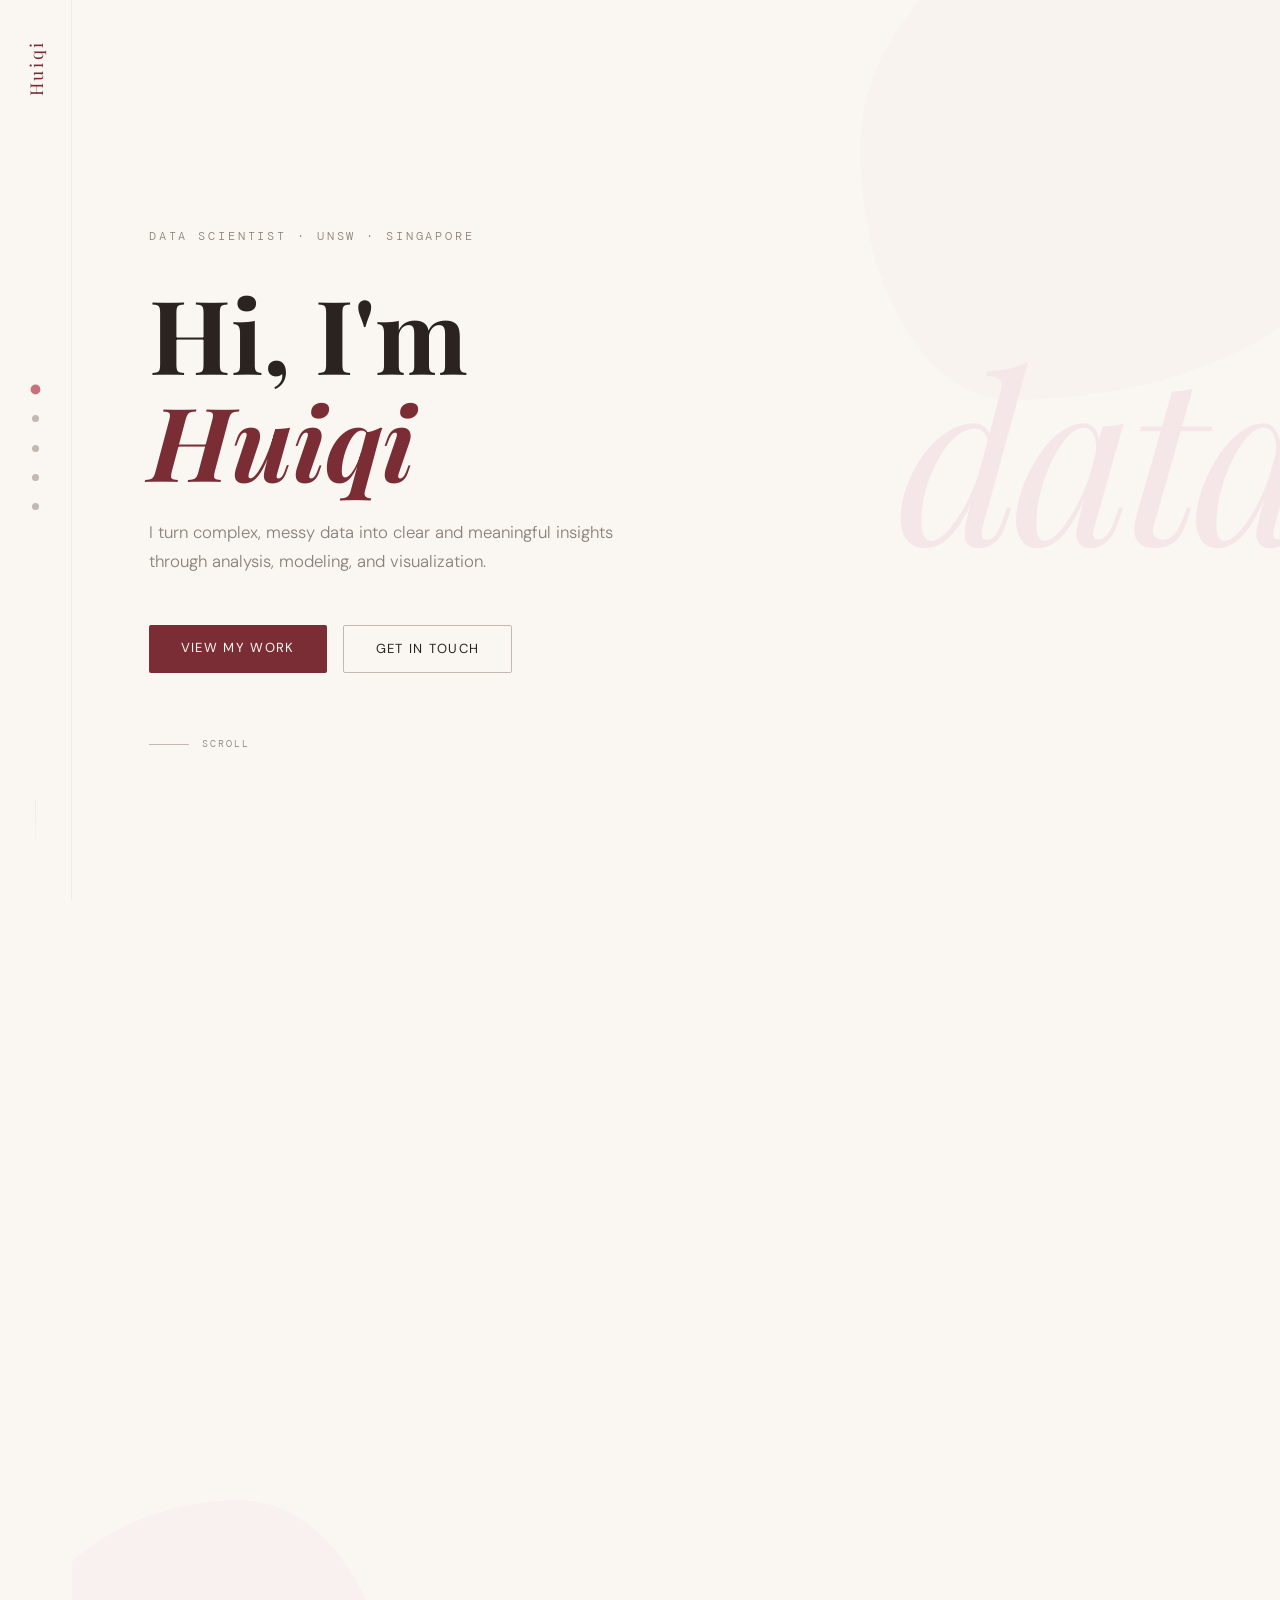
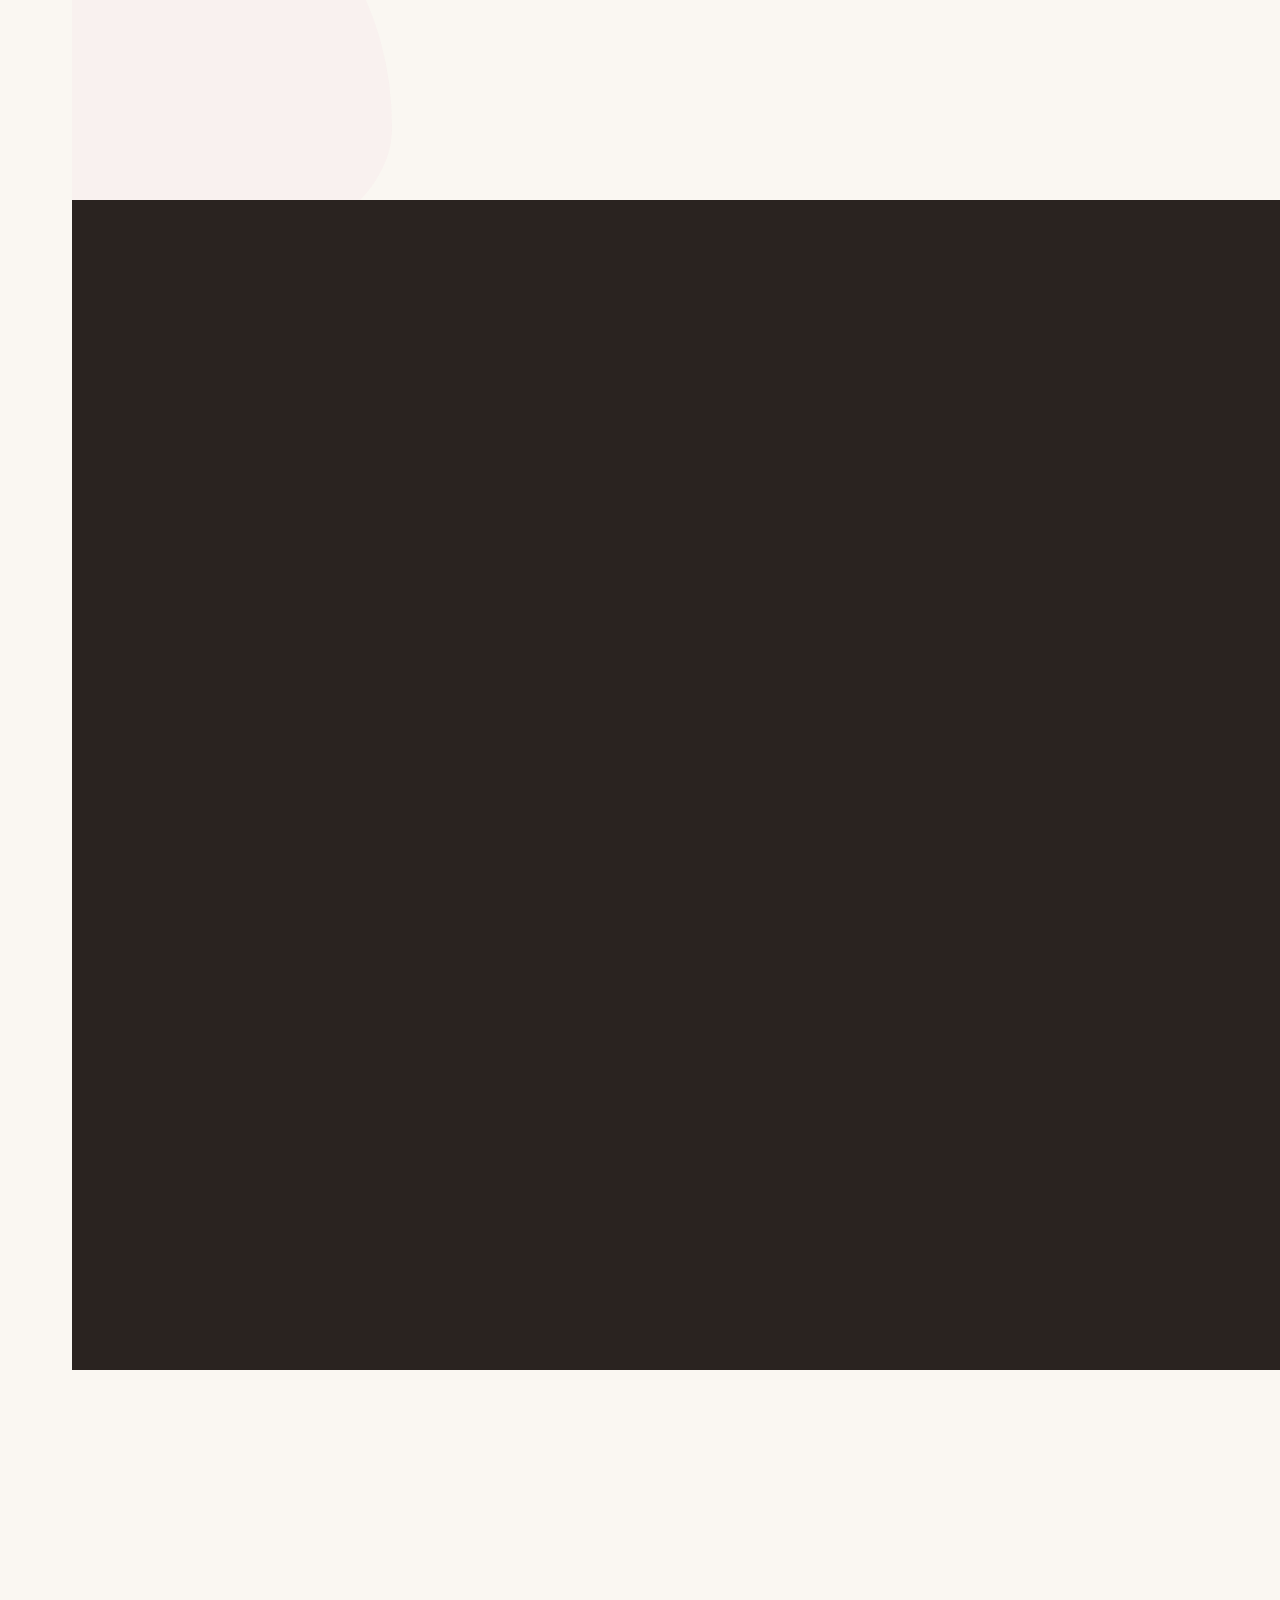
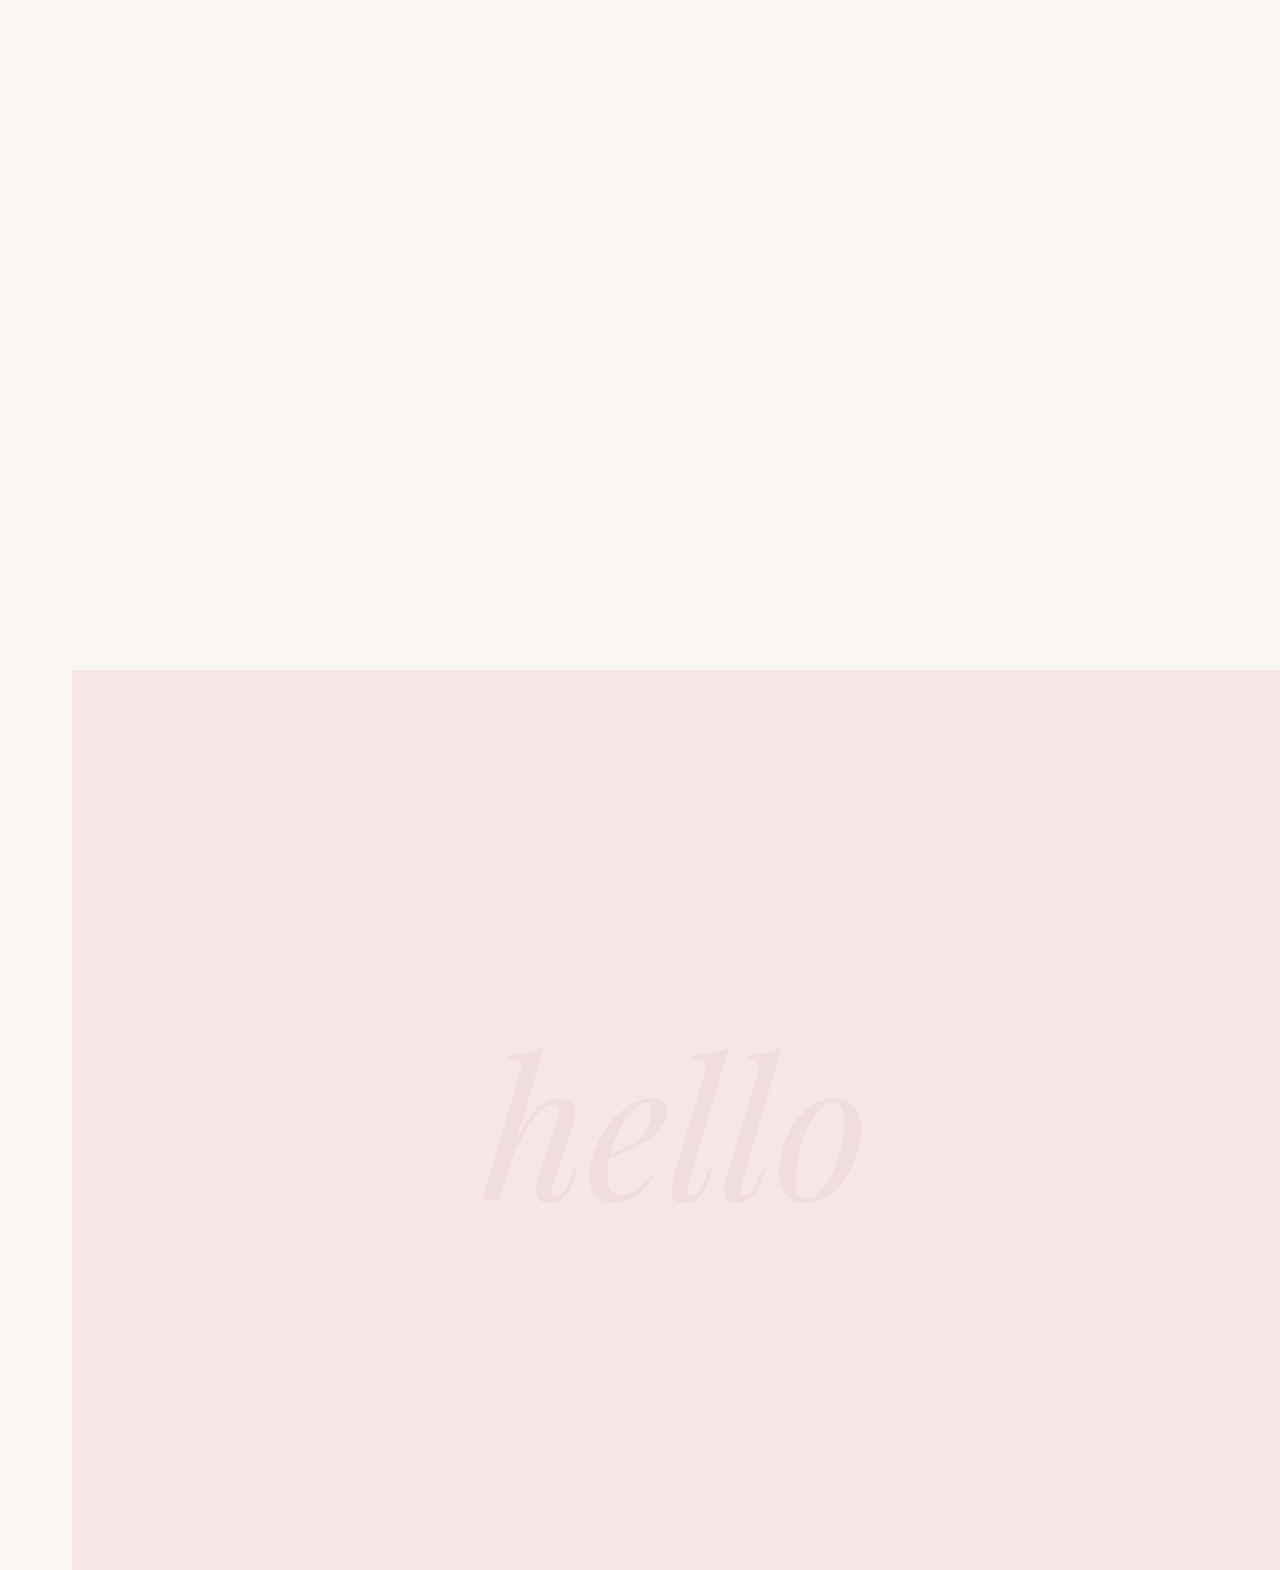
==== commit d54fd42d: "update portfolio" ====
--- a/index.html
+++ b/index.html
@@ -12,10 +12,6 @@
 </head>
 <body>
 
-  <!-- Custom cursor -->
-  <div id="cursor"></div>
-  <div id="cursor-ring"></div>
-
   <!-- ── Sidebar ── -->
   <div id="sidebar">
     <a href="#hero" class="sidebar-logo">Huiqi</a>
@@ -37,9 +33,9 @@
       <div class="blob" style="width:500px;height:500px;top:-100px;right:-80px;opacity:0.3;"></div>
       <div class="hero-inner">
         <p class="hero-eyebrow">Data Scientist · UNSW · Singapore</p>
-        <h1 class="hero-name">Hi, I'm<br /><em>Hui Qi</em></h1>
+        <h1 class="hero-name">Hi, I'm<br /><em>Huiqi</em></h1>
         <p class="hero-tagline">
-          I turn complex, messy data into clear and meaningful insights —
+          I turn complex, messy data into clear and meaningful insights
           through analysis, modeling, and visualization.
         </p>
         <div class="hero-ctas">
@@ -62,7 +58,7 @@
         <div class="about-grid">
           <div class="about-photo-area reveal">
             <div class="photo-frame"></div>
-            <div class="photo-placeholder"><span>your photo here</span></div>
+            <img src="src/headshot.jpg" alt="Hui Qi" class="about-photo" style="width:100%;height:100%;object-fit:cover;border-radius:4px;display:block;"/>
             <p class="photo-label">Hui Qi · Data Scientist</p>
           </div>
           <div class="about-text">
@@ -73,7 +69,7 @@
               that actually tells a story and drives decisions.
             </p>
             <p class="reveal">
-              My work spans machine learning, exploratory analysis, and visual storytelling —
+              My work spans machine learning, exploratory analysis, and visual storytelling.
               I care equally about getting the model right and making the results understood.
             </p>
             <div class="tag-row reveal">
@@ -94,7 +90,7 @@
       <div class="section-inner">
         <p class="section-label reveal">Selected work</p>
         <h2 class="reveal">Projects</h2>
-        <p class="sub reveal">End-to-end data projects - from messy raw data to actionable insights.</p>
+        <p class="sub reveal">End-to-end data projects. From messy raw data to actionable insights.</p>
 
         <div class="projects-grid">
 
@@ -105,7 +101,7 @@
                onkeydown="if(event.key==='Enter') window.location='f1-case-study.html'">
             <div>
               <p class="project-num">01 - Featured</p>
-              <h3 class="project-title">F1 Chicane Performance Optimization</h3>
+              <h3 class="project-title">F1 Telemetry Performance Optimisation</h3>
               <p class="project-context">ML Regression · Telemetry Analysis · Differential Evolution</p>
               <p class="project-desc">
                 Applied machine learning to Formula 1 simulator telemetry to identify the optimal
@@ -140,7 +136,7 @@
                 </div>
               </div>
               <div style="display:flex;gap:0.8rem;">
-                <a href="https://github.com/saaamsaaa/F1-Modelling-Group"
+                <a href="https://github.com/huiqi16/F1-Telemetry-Performance-Optimisation"
                    target="_blank" rel="noopener noreferrer"
                    class="project-link"
                    onclick="event.stopPropagation()">GitHub ↗</a>
@@ -261,15 +257,15 @@
         <p class="section-label reveal" style="justify-content:center;">Let's connect</p>
         <h2 class="reveal">Let's work<br /><em>together</em></h2>
         <p class="reveal">
-          I'm actively looking for data science roles and internships in Singapore.
-          If you have an opportunity or just want to chat — reach out.
+          I'm actively looking for data science roles in Singapore.
+          If you have an opportunity or just want to chat, reach out!
         </p>
         <div class="contact-links reveal">
-          <a href="mailto:huiqi@email.com" class="btn-primary">Email me</a>
-          <a href="https://linkedin.com" target="_blank" rel="noopener noreferrer" class="btn-outline">LinkedIn</a>
-          <a href="https://github.com"    target="_blank" rel="noopener noreferrer" class="btn-outline">GitHub</a>
-        </div>
-        <p class="footer-line reveal">© 2026 · Huiqi · Built with care</p>
+          <a href="mailto:tayhuiqi.16@gmail.com" class="btn-primary">Email me</a>
+          <a href="https://www.linkedin.com/in/hui-qi-tay" target="_blank" rel="noopener noreferrer" class="btn-outline">LinkedIn</a>
+          <a href="https://github.com/huiqi16" target="_blank" rel="noopener noreferrer" class="btn-outline">GitHub</a>
+        </div>
+        <p class="footer-line reveal">© 2026 · Hui Qi</p>
       </div>
     </section>
 
--- a/styles.css
+++ b/styles.css
@@ -29,26 +29,7 @@
   font-weight: 300;
   line-height: 1.7;
   overflow-x: hidden;
-  cursor: none;
-}
-
-/* ─────────────────────────────────────
-   CURSOR
-───────────────────────────────────── */
-#cursor {
-  position: fixed; width: 10px; height: 10px;
-  background: var(--rose); border-radius: 50%;
-  pointer-events: none; z-index: 9999;
-  transform: translate(-50%, -50%);
-  transition: width 0.3s, height 0.3s, opacity 0.3s;
-  mix-blend-mode: multiply;
-}
-#cursor-ring {
-  position: fixed; width: 36px; height: 36px;
-  border: 1px solid var(--rose-light); border-radius: 50%;
-  pointer-events: none; z-index: 9998;
-  transform: translate(-50%, -50%);
-  transition: left 0.12s, top 0.12s, width 0.3s, height 0.3s;
+  cursor: auto;
 }
 
 /* ─────────────────────────────────────
